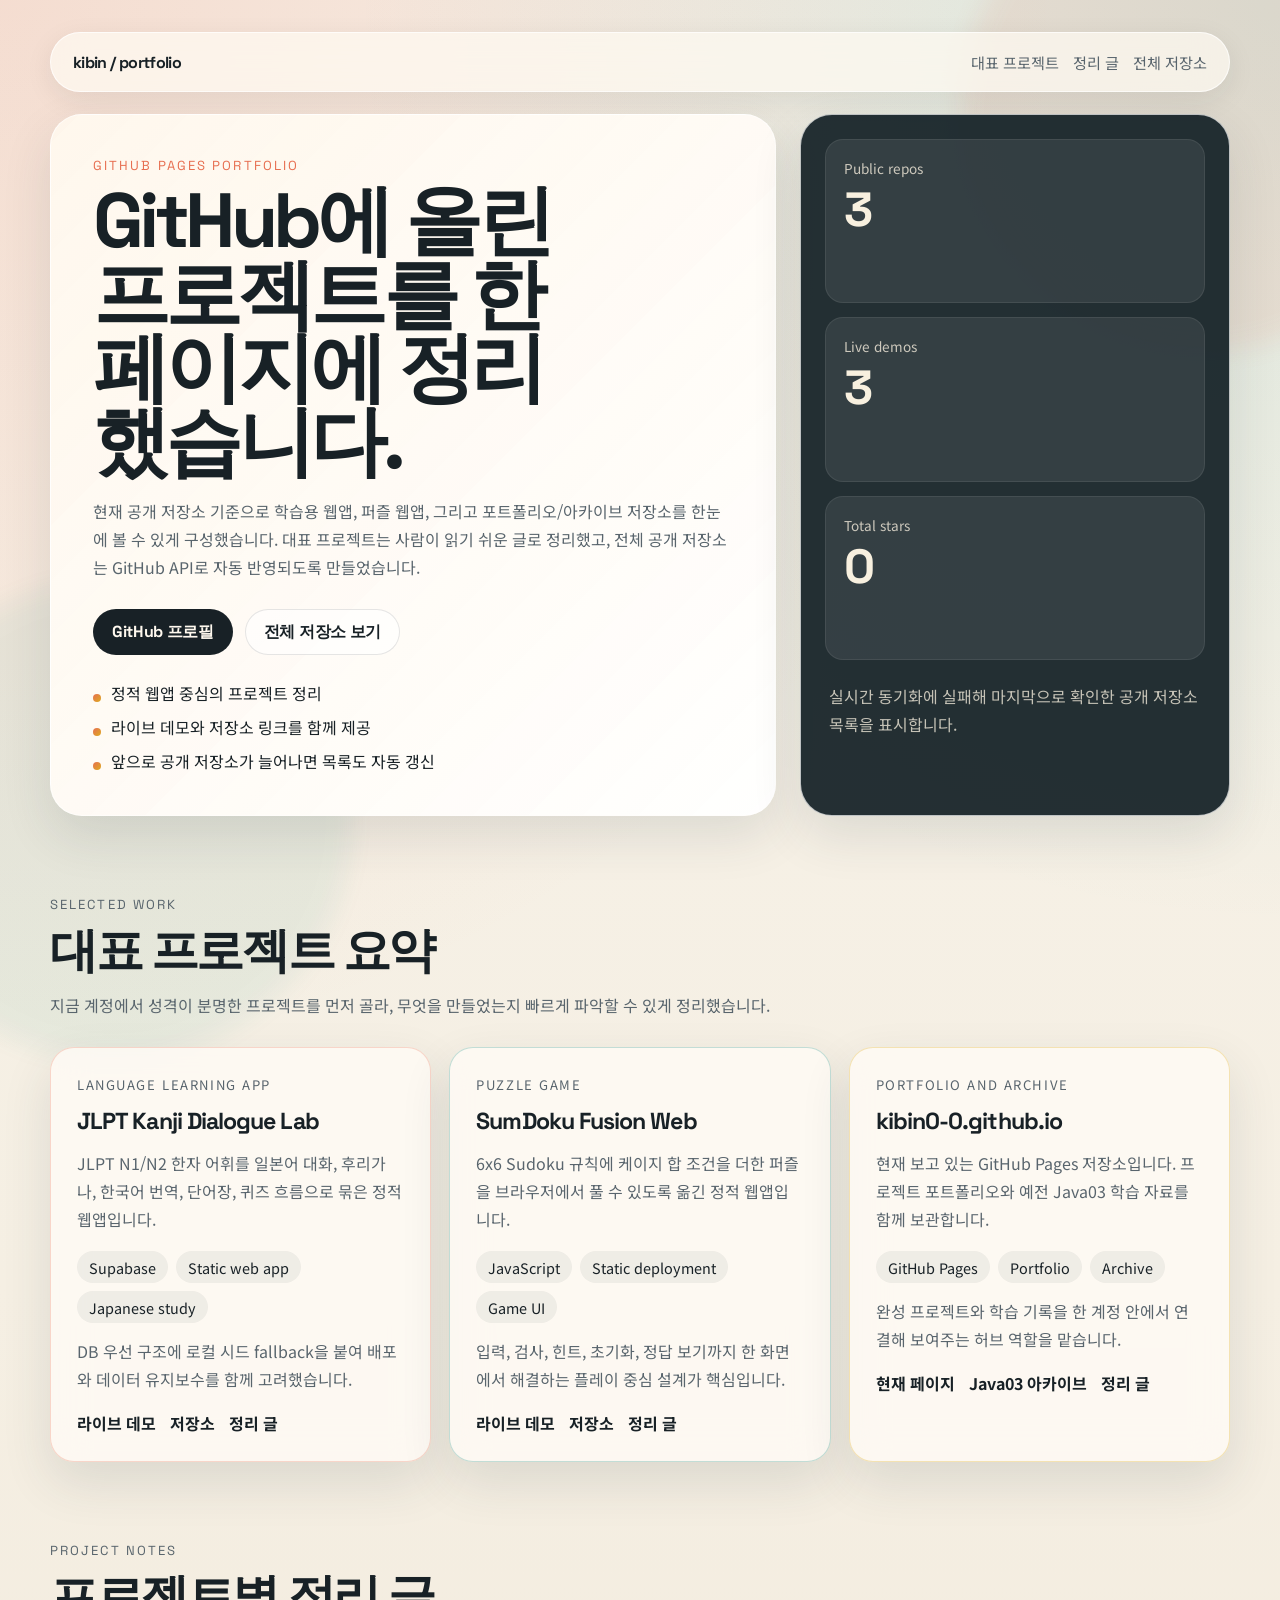
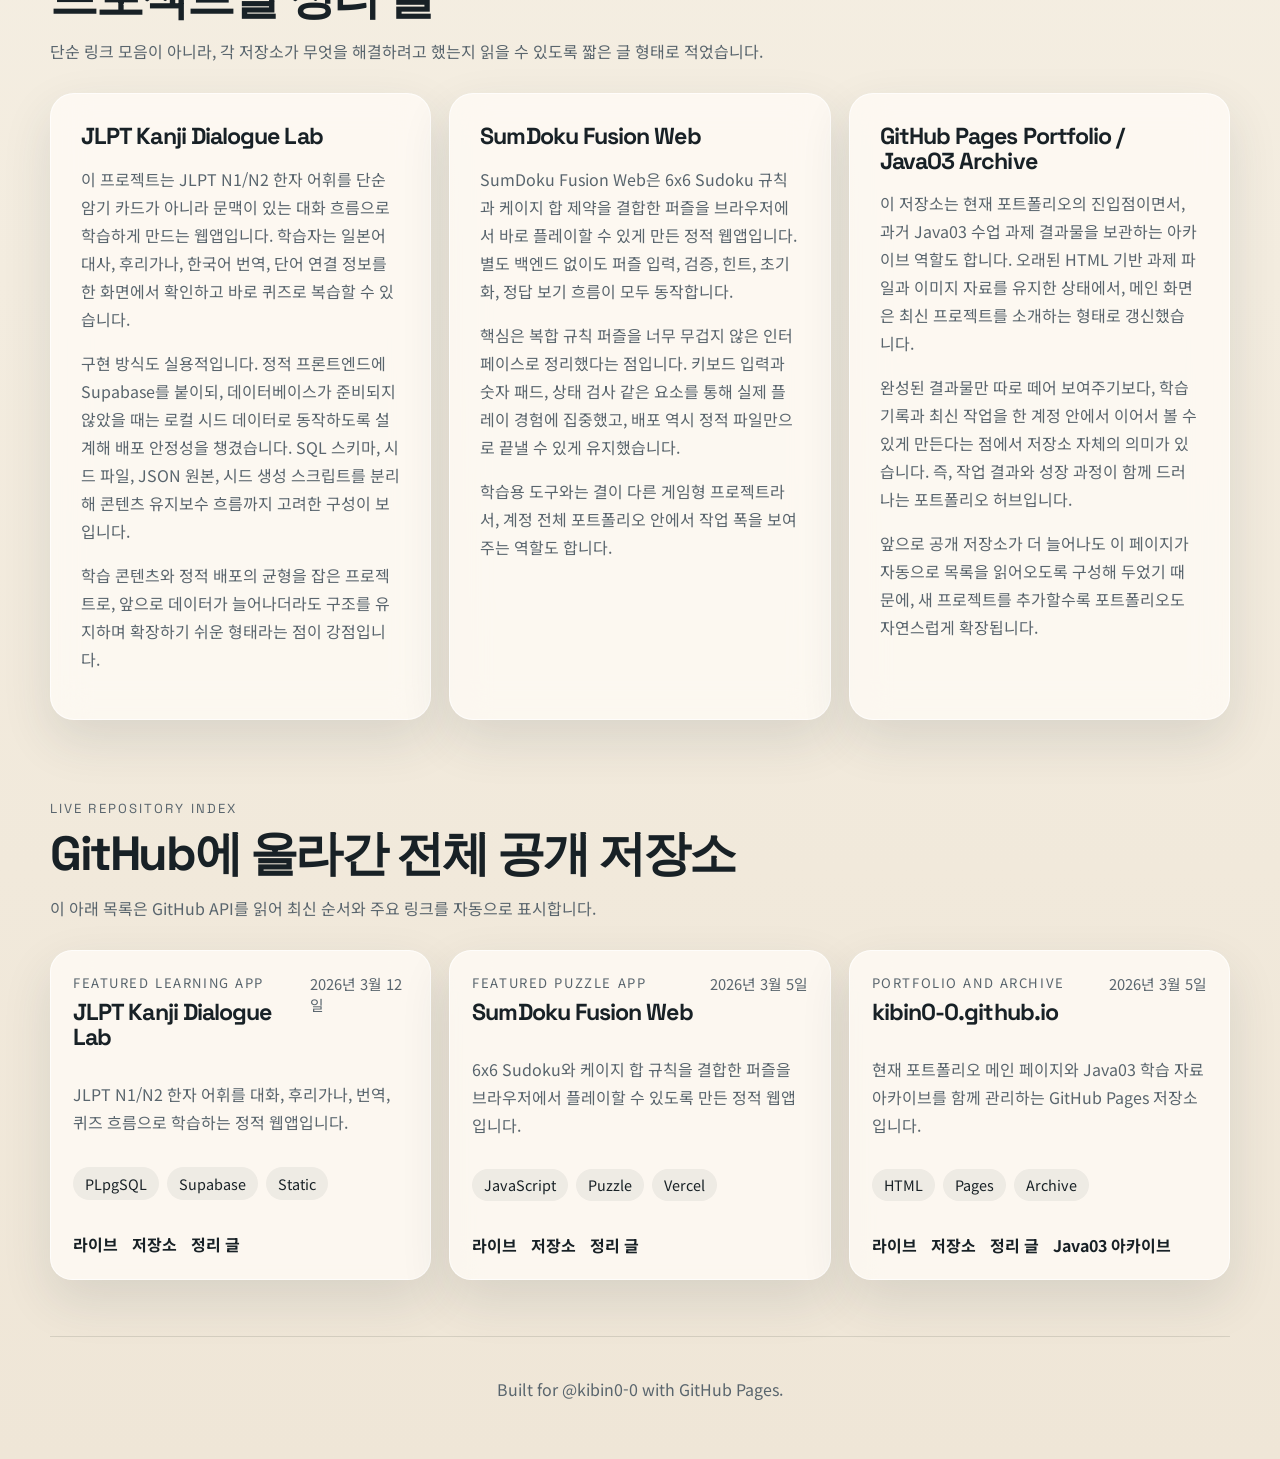
==== index.html @ 04cae40c "Rebuild portfolio homepage" ====
<!doctype html>
<html lang="ko">
<head>
  <meta charset="utf-8">
  <meta name="viewport" content="width=device-width, initial-scale=1">
  <meta name="description" content="kibin의 GitHub 프로젝트를 한 곳에서 정리한 포트폴리오 페이지">
  <meta name="theme-color" content="#f5efe3">
  <title>kibin | GitHub Portfolio</title>
  <link rel="preconnect" href="https://fonts.googleapis.com">
  <link rel="preconnect" href="https://fonts.gstatic.com" crossorigin>
  <link href="https://fonts.googleapis.com/css2?family=Noto+Sans+KR:wght@400;500;700;900&family=Space+Grotesk:wght@500;700&display=swap" rel="stylesheet">
  <link rel="stylesheet" href="styles.css">
  <script defer src="app.js"></script>
</head>
<body>
  <div class="page-shell">
    <header class="hero" id="top">
      <nav class="topbar" aria-label="Primary">
        <a class="brand" href="#top">kibin / portfolio</a>
        <div class="nav-links">
          <a href="#featured">대표 프로젝트</a>
          <a href="#writing">정리 글</a>
          <a href="#repositories">전체 저장소</a>
        </div>
      </nav>

      <div class="hero-grid">
        <section class="hero-copy">
          <p class="section-label">GitHub Pages Portfolio</p>
          <h1>GitHub에 올린 프로젝트를 한 페이지에 정리했습니다.</h1>
          <p class="hero-summary">
            현재 공개 저장소 기준으로 학습용 웹앱, 퍼즐 웹앱, 그리고 포트폴리오/아카이브 저장소를
            한눈에 볼 수 있게 구성했습니다. 대표 프로젝트는 사람이 읽기 쉬운 글로 정리했고, 전체 공개 저장소는
            GitHub API로 자동 반영되도록 만들었습니다.
          </p>
          <div class="hero-actions">
            <a class="button button--primary" href="https://github.com/kibin0-0" target="_blank" rel="noreferrer">GitHub 프로필</a>
            <a class="button button--ghost" href="#repositories">전체 저장소 보기</a>
          </div>
          <ul class="hero-notes">
            <li>정적 웹앱 중심의 프로젝트 정리</li>
            <li>라이브 데모와 저장소 링크를 함께 제공</li>
            <li>앞으로 공개 저장소가 늘어나면 목록도 자동 갱신</li>
          </ul>
        </section>

        <aside class="hero-panel" aria-label="Repository stats">
          <div class="stat-tile">
            <span class="stat-label">Public repos</span>
            <strong id="repoCount" class="stat-value">3</strong>
          </div>
          <div class="stat-tile">
            <span class="stat-label">Live demos</span>
            <strong id="demoCount" class="stat-value">2</strong>
          </div>
          <div class="stat-tile">
            <span class="stat-label">Total stars</span>
            <strong id="starCount" class="stat-value">0</strong>
          </div>
          <p id="syncNote" class="panel-note">저장소 목록을 불러오는 중입니다.</p>
        </aside>
      </div>
    </header>

    <main>
      <section class="section" id="featured">
        <div class="section-head">
          <p class="section-label">Selected Work</p>
          <h2>대표 프로젝트 요약</h2>
          <p>지금 계정에서 성격이 분명한 프로젝트를 먼저 골라, 무엇을 만들었는지 빠르게 파악할 수 있게 정리했습니다.</p>
        </div>

        <div class="feature-grid">
          <article class="feature-card accent-orange">
            <div class="card-head">
              <p class="card-kicker">Language learning app</p>
              <h3>JLPT Kanji Dialogue Lab</h3>
            </div>
            <p>
              JLPT N1/N2 한자 어휘를 일본어 대화, 후리가나, 한국어 번역, 단어장, 퀴즈 흐름으로 묶은 정적 웹앱입니다.
            </p>
            <ul class="chip-row" aria-label="Project tags">
              <li>Supabase</li>
              <li>Static web app</li>
              <li>Japanese study</li>
            </ul>
            <p class="feature-note">DB 우선 구조에 로컬 시드 fallback을 붙여 배포와 데이터 유지보수를 함께 고려했습니다.</p>
            <div class="card-links">
              <a href="https://jlpt-kanji-dialogue-lab.vercel.app" target="_blank" rel="noreferrer">라이브 데모</a>
              <a href="https://github.com/kibin0-0/jlpt-kanji-dialogue-lab-20260305" target="_blank" rel="noreferrer">저장소</a>
              <a href="#essay-jlpt">정리 글</a>
            </div>
          </article>

          <article class="feature-card accent-teal">
            <div class="card-head">
              <p class="card-kicker">Puzzle game</p>
              <h3>SumDoku Fusion Web</h3>
            </div>
            <p>
              6x6 Sudoku 규칙에 케이지 합 조건을 더한 퍼즐을 브라우저에서 풀 수 있도록 옮긴 정적 웹앱입니다.
            </p>
            <ul class="chip-row" aria-label="Project tags">
              <li>JavaScript</li>
              <li>Static deployment</li>
              <li>Game UI</li>
            </ul>
            <p class="feature-note">입력, 검사, 힌트, 초기화, 정답 보기까지 한 화면에서 해결하는 플레이 중심 설계가 핵심입니다.</p>
            <div class="card-links">
              <a href="https://webtset.vercel.app" target="_blank" rel="noreferrer">라이브 데모</a>
              <a href="https://github.com/kibin0-0/sumdoku-fusion-web-20260305" target="_blank" rel="noreferrer">저장소</a>
              <a href="#essay-sumdoku">정리 글</a>
            </div>
          </article>

          <article class="feature-card accent-gold">
            <div class="card-head">
              <p class="card-kicker">Portfolio and archive</p>
              <h3>kibin0-0.github.io</h3>
            </div>
            <p>
              현재 보고 있는 GitHub Pages 저장소입니다. 프로젝트 포트폴리오와 예전 Java03 학습 자료를 함께 보관합니다.
            </p>
            <ul class="chip-row" aria-label="Project tags">
              <li>GitHub Pages</li>
              <li>Portfolio</li>
              <li>Archive</li>
            </ul>
            <p class="feature-note">완성 프로젝트와 학습 기록을 한 계정 안에서 연결해 보여주는 허브 역할을 맡습니다.</p>
            <div class="card-links">
              <a href="https://kibin0-0.github.io" target="_blank" rel="noreferrer">현재 페이지</a>
              <a href="java03/" target="_blank" rel="noreferrer">Java03 아카이브</a>
              <a href="#essay-pages">정리 글</a>
            </div>
          </article>
        </div>
      </section>

      <section class="section" id="writing">
        <div class="section-head">
          <p class="section-label">Project Notes</p>
          <h2>프로젝트별 정리 글</h2>
          <p>단순 링크 모음이 아니라, 각 저장소가 무엇을 해결하려고 했는지 읽을 수 있도록 짧은 글 형태로 적었습니다.</p>
        </div>

        <div class="essay-grid">
          <article class="essay-card" id="essay-jlpt">
            <h3>JLPT Kanji Dialogue Lab</h3>
            <p>
              이 프로젝트는 JLPT N1/N2 한자 어휘를 단순 암기 카드가 아니라 문맥이 있는 대화 흐름으로 학습하게 만드는
              웹앱입니다. 학습자는 일본어 대사, 후리가나, 한국어 번역, 단어 연결 정보를 한 화면에서 확인하고
              바로 퀴즈로 복습할 수 있습니다.
            </p>
            <p>
              구현 방식도 실용적입니다. 정적 프론트엔드에 Supabase를 붙이되, 데이터베이스가 준비되지 않았을 때는
              로컬 시드 데이터로 동작하도록 설계해 배포 안정성을 챙겼습니다. SQL 스키마, 시드 파일, JSON 원본,
              시드 생성 스크립트를 분리해 콘텐츠 유지보수 흐름까지 고려한 구성이 보입니다.
            </p>
            <p>
              학습 콘텐츠와 정적 배포의 균형을 잡은 프로젝트로, 앞으로 데이터가 늘어나더라도 구조를 유지하며 확장하기
              쉬운 형태라는 점이 강점입니다.
            </p>
          </article>

          <article class="essay-card" id="essay-sumdoku">
            <h3>SumDoku Fusion Web</h3>
            <p>
              SumDoku Fusion Web은 6x6 Sudoku 규칙과 케이지 합 제약을 결합한 퍼즐을 브라우저에서 바로 플레이할 수 있게
              만든 정적 웹앱입니다. 별도 백엔드 없이도 퍼즐 입력, 검증, 힌트, 초기화, 정답 보기 흐름이 모두 동작합니다.
            </p>
            <p>
              핵심은 복합 규칙 퍼즐을 너무 무겁지 않은 인터페이스로 정리했다는 점입니다. 키보드 입력과 숫자 패드,
              상태 검사 같은 요소를 통해 실제 플레이 경험에 집중했고, 배포 역시 정적 파일만으로 끝낼 수 있게 유지했습니다.
            </p>
            <p>
              학습용 도구와는 결이 다른 게임형 프로젝트라서, 계정 전체 포트폴리오 안에서 작업 폭을 보여주는 역할도 합니다.
            </p>
          </article>

          <article class="essay-card" id="essay-pages">
            <h3>GitHub Pages Portfolio / Java03 Archive</h3>
            <p>
              이 저장소는 현재 포트폴리오의 진입점이면서, 과거 Java03 수업 과제 결과물을 보관하는 아카이브 역할도 합니다.
              오래된 HTML 기반 과제 파일과 이미지 자료를 유지한 상태에서, 메인 화면은 최신 프로젝트를 소개하는 형태로 갱신했습니다.
            </p>
            <p>
              완성된 결과물만 따로 떼어 보여주기보다, 학습 기록과 최신 작업을 한 계정 안에서 이어서 볼 수 있게 만든다는 점에서
              저장소 자체의 의미가 있습니다. 즉, 작업 결과와 성장 과정이 함께 드러나는 포트폴리오 허브입니다.
            </p>
            <p>
              앞으로 공개 저장소가 더 늘어나도 이 페이지가 자동으로 목록을 읽어오도록 구성해 두었기 때문에,
              새 프로젝트를 추가할수록 포트폴리오도 자연스럽게 확장됩니다.
            </p>
          </article>
        </div>
      </section>

      <section class="section" id="repositories">
        <div class="section-head">
          <p class="section-label">Live Repository Index</p>
          <h2>GitHub에 올라간 전체 공개 저장소</h2>
          <p>이 아래 목록은 GitHub API를 읽어 최신 순서와 주요 링크를 자동으로 표시합니다.</p>
        </div>
        <div id="repoGrid" class="repo-grid" aria-live="polite">
          <article class="repo-card repo-card--loading">
            <p class="repo-loading">저장소 목록을 불러오는 중입니다.</p>
          </article>
        </div>
      </section>
    </main>

    <footer class="site-footer">
      <p>Built for <a href="https://github.com/kibin0-0" target="_blank" rel="noreferrer">@kibin0-0</a> with GitHub Pages.</p>
    </footer>
  </div>
</body>
</html>
---- styles.css ----
:root {
  --bg: #f5efe3;
  --panel: rgba(255, 252, 245, 0.86);
  --panel-strong: #fffaf0;
  --text: #182126;
  --muted: #59656d;
  --border: rgba(24, 33, 38, 0.11);
  --orange: #e76f51;
  --teal: #198f83;
  --gold: #ddab1f;
  --shadow: 0 20px 50px rgba(42, 55, 63, 0.12);
  --radius-xl: 32px;
  --radius-lg: 24px;
  --radius-md: 18px;
}

* {
  box-sizing: border-box;
}

html {
  scroll-behavior: smooth;
}

body {
  margin: 0;
  font-family: "Noto Sans KR", sans-serif;
  color: var(--text);
  background:
    radial-gradient(circle at top left, rgba(231, 111, 81, 0.16), transparent 32%),
    radial-gradient(circle at top right, rgba(25, 143, 131, 0.13), transparent 28%),
    linear-gradient(180deg, #f7f2e9 0%, var(--bg) 42%, #efe6d7 100%);
  min-height: 100vh;
}

body::before,
body::after {
  content: "";
  position: fixed;
  inset: auto;
  z-index: -1;
  width: 30rem;
  height: 30rem;
  border-radius: 50%;
  filter: blur(12px);
  opacity: 0.28;
}

body::before {
  top: -8rem;
  right: -10rem;
  background: rgba(231, 111, 81, 0.38);
}

body::after {
  bottom: -10rem;
  left: -8rem;
  background: rgba(25, 143, 131, 0.24);
}

a {
  color: inherit;
  text-decoration: none;
}

img {
  max-width: 100%;
}

.page-shell {
  width: min(1180px, calc(100% - 32px));
  margin: 0 auto;
  padding: 24px 0 40px;
}

.topbar {
  display: flex;
  align-items: center;
  justify-content: space-between;
  gap: 16px;
  padding: 18px 22px;
  background: rgba(255, 251, 242, 0.7);
  border: 1px solid rgba(255, 255, 255, 0.72);
  border-radius: 999px;
  backdrop-filter: blur(18px);
  box-shadow: 0 8px 28px rgba(24, 33, 38, 0.08);
}

.brand,
.section-label,
h1,
h2,
h3,
.button,
.stat-value {
  font-family: "Space Grotesk", sans-serif;
}

.brand {
  font-weight: 700;
  letter-spacing: -0.04em;
}

.nav-links {
  display: flex;
  flex-wrap: wrap;
  gap: 14px;
  color: var(--muted);
  font-size: 0.95rem;
}

.nav-links a:hover,
.card-links a:hover,
.site-footer a:hover {
  color: var(--orange);
}

.hero {
  padding-top: 8px;
}

.hero-grid {
  display: grid;
  grid-template-columns: minmax(0, 1.35fr) minmax(280px, 0.8fr);
  gap: 24px;
  margin-top: 22px;
}

.hero-copy,
.hero-panel,
.feature-card,
.essay-card,
.repo-card,
.archive-hero {
  border: 1px solid rgba(255, 255, 255, 0.7);
  box-shadow: var(--shadow);
  animation: rise 0.75s ease both;
}

.hero-copy {
  padding: 42px;
  border-radius: var(--radius-xl);
  background:
    linear-gradient(135deg, rgba(255, 247, 236, 0.96), rgba(255, 255, 255, 0.86)),
    var(--panel);
}

.hero-copy h1 {
  margin: 10px 0 18px;
  font-size: clamp(2.5rem, 6vw, 4.8rem);
  line-height: 0.96;
  letter-spacing: -0.06em;
  max-width: 10ch;
}

.hero-summary,
.section-head p,
.essay-card p,
.feature-card p,
.repo-summary,
.panel-note,
.archive-copy p,
.archive-list li,
.site-footer {
  color: var(--muted);
  line-height: 1.75;
}

.hero-actions {
  display: flex;
  flex-wrap: wrap;
  gap: 12px;
  margin: 28px 0 26px;
}

.button {
  display: inline-flex;
  align-items: center;
  justify-content: center;
  min-height: 46px;
  padding: 0 18px;
  border-radius: 999px;
  font-weight: 700;
  letter-spacing: -0.02em;
  border: 1px solid transparent;
}

.button--primary {
  background: var(--text);
  color: #fff9ef;
}

.button--primary:hover {
  background: var(--orange);
}

.button--ghost {
  border-color: var(--border);
  background: rgba(255, 255, 255, 0.58);
}

.hero-notes {
  display: grid;
  gap: 10px;
  padding: 0;
  margin: 0;
  list-style: none;
}

.hero-notes li {
  padding-left: 18px;
  position: relative;
  color: var(--text);
}

.hero-notes li::before {
  content: "";
  position: absolute;
  left: 0;
  top: 0.8em;
  width: 8px;
  height: 8px;
  border-radius: 999px;
  background: linear-gradient(135deg, var(--orange), var(--gold));
}

.hero-panel {
  padding: 24px;
  border-radius: var(--radius-xl);
  background: rgba(20, 33, 38, 0.93);
  color: #f8f0df;
  display: grid;
  gap: 14px;
}

.stat-tile {
  padding: 18px 18px 16px;
  border-radius: var(--radius-md);
  background: rgba(255, 255, 255, 0.08);
  border: 1px solid rgba(255, 255, 255, 0.08);
}

.stat-label {
  display: block;
  color: rgba(248, 240, 223, 0.78);
  font-size: 0.85rem;
  margin-bottom: 8px;
}

.stat-value {
  display: block;
  font-size: clamp(2rem, 5vw, 3rem);
  line-height: 1;
  letter-spacing: -0.06em;
}

.panel-note {
  margin: 8px 4px 0;
  color: rgba(248, 240, 223, 0.76);
}

.section {
  margin-top: 78px;
}

.section-head {
  margin-bottom: 28px;
}

.section-label {
  margin: 0 0 10px;
  font-size: 0.82rem;
  text-transform: uppercase;
  letter-spacing: 0.16em;
  color: var(--orange);
}

.section-head h2 {
  margin: 0 0 10px;
  font-size: clamp(1.8rem, 4vw, 3rem);
  line-height: 1;
  letter-spacing: -0.05em;
}

.feature-grid,
.essay-grid,
.repo-grid {
  display: grid;
  gap: 18px;
}

.feature-grid {
  grid-template-columns: repeat(3, minmax(0, 1fr));
}

.essay-grid {
  grid-template-columns: repeat(3, minmax(0, 1fr));
}

.repo-grid {
  grid-template-columns: repeat(3, minmax(0, 1fr));
}

.feature-card,
.essay-card,
.repo-card,
.archive-hero {
  background: rgba(255, 252, 246, 0.78);
  backdrop-filter: blur(18px);
}

.feature-card {
  padding: 26px;
  border-radius: var(--radius-lg);
}

.card-head h3,
.essay-card h3,
.repo-title {
  margin: 0;
  font-size: 1.45rem;
  line-height: 1.05;
  letter-spacing: -0.04em;
}

.card-kicker,
.repo-meta,
.archive-label {
  margin: 0 0 12px;
  font-size: 0.82rem;
  text-transform: uppercase;
  letter-spacing: 0.12em;
  color: var(--muted);
}

.chip-row {
  display: flex;
  flex-wrap: wrap;
  gap: 8px;
  padding: 0;
  margin: 18px 0 14px;
  list-style: none;
}

.chip-row li,
.repo-tag {
  display: inline-flex;
  align-items: center;
  min-height: 32px;
  padding: 0 12px;
  border-radius: 999px;
  background: rgba(24, 33, 38, 0.06);
  color: var(--text);
  font-size: 0.9rem;
}

.feature-note {
  margin-top: 0;
}

.card-links,
.repo-links {
  display: flex;
  flex-wrap: wrap;
  gap: 14px;
  margin-top: 18px;
  font-weight: 700;
}

.card-links a,
.repo-links a {
  color: var(--text);
}

.accent-orange {
  border-color: rgba(231, 111, 81, 0.26);
}

.accent-teal {
  border-color: rgba(25, 143, 131, 0.26);
}

.accent-gold {
  border-color: rgba(221, 171, 31, 0.3);
}

.essay-card {
  padding: 30px;
  border-radius: var(--radius-lg);
}

.essay-card p:first-of-type {
  margin-top: 16px;
}

.repo-card {
  padding: 22px;
  border-radius: 22px;
  display: grid;
  gap: 14px;
}

.repo-card--loading {
  grid-column: 1 / -1;
  min-height: 140px;
  place-items: center;
}

.repo-loading {
  margin: 0;
  font-size: 1rem;
  color: var(--muted);
}

.repo-top {
  display: flex;
  align-items: flex-start;
  justify-content: space-between;
  gap: 12px;
}

.repo-meta {
  margin-bottom: 8px;
}

.repo-tags {
  display: flex;
  flex-wrap: wrap;
  gap: 8px;
}

.repo-updated {
  font-size: 0.92rem;
  color: var(--muted);
}

.site-footer {
  margin: 56px 0 12px;
  padding: 22px 4px 0;
  border-top: 1px solid rgba(24, 33, 38, 0.12);
  text-align: center;
}

.archive-page .page-shell {
  width: min(980px, calc(100% - 32px));
}

.archive-page .topbar {
  margin-bottom: 22px;
}

.archive-hero {
  padding: 36px;
  border-radius: var(--radius-xl);
}

.archive-grid {
  display: grid;
  grid-template-columns: minmax(0, 1.1fr) minmax(260px, 0.9fr);
  gap: 20px;
}

.archive-copy h1 {
  margin: 8px 0 18px;
  font-size: clamp(2.2rem, 6vw, 4rem);
  line-height: 0.96;
  letter-spacing: -0.05em;
}

.archive-card {
  padding: 24px;
  border-radius: var(--radius-lg);
  background: rgba(24, 33, 38, 0.92);
  color: #f8f0df;
}

.archive-card h2 {
  margin: 0 0 14px;
  font-size: 1.35rem;
}

.archive-list,
.archive-actions {
  padding: 0;
  margin: 0;
  list-style: none;
}

.archive-list {
  display: grid;
  gap: 12px;
}

.archive-list a,
.archive-actions a {
  font-weight: 700;
}

.archive-actions {
  display: grid;
  gap: 12px;
  margin-top: 18px;
}

.archive-actions a {
  display: inline-flex;
  align-items: center;
  justify-content: center;
  min-height: 44px;
  padding: 0 16px;
  border-radius: 999px;
  background: rgba(255, 255, 255, 0.1);
  color: #f8f0df;
}

.archive-actions a:hover {
  background: rgba(231, 111, 81, 0.82);
}

@keyframes rise {
  from {
    opacity: 0;
    transform: translateY(20px);
  }

  to {
    opacity: 1;
    transform: translateY(0);
  }
}

@media (max-width: 1024px) {
  .hero-grid,
  .feature-grid,
  .essay-grid,
  .repo-grid,
  .archive-grid {
    grid-template-columns: 1fr;
  }
}

@media (max-width: 720px) {
  .page-shell {
    width: min(100% - 20px, 1180px);
    padding-top: 14px;
  }

  .topbar {
    padding: 16px 18px;
    border-radius: 24px;
    flex-direction: column;
    align-items: flex-start;
  }

  .hero-copy,
  .essay-card,
  .feature-card,
  .hero-panel,
  .repo-card,
  .archive-hero {
    padding: 22px;
  }

  .hero-copy h1,
  .archive-copy h1 {
    max-width: none;
  }

  .card-links,
  .repo-links,
  .hero-actions {
    gap: 10px;
  }
}

@media (prefers-reduced-motion: reduce) {
  html {
    scroll-behavior: auto;
  }

  .hero-copy,
  .hero-panel,
  .feature-card,
  .essay-card,
  .repo-card,
  .archive-hero {
    animation: none;
  }
}
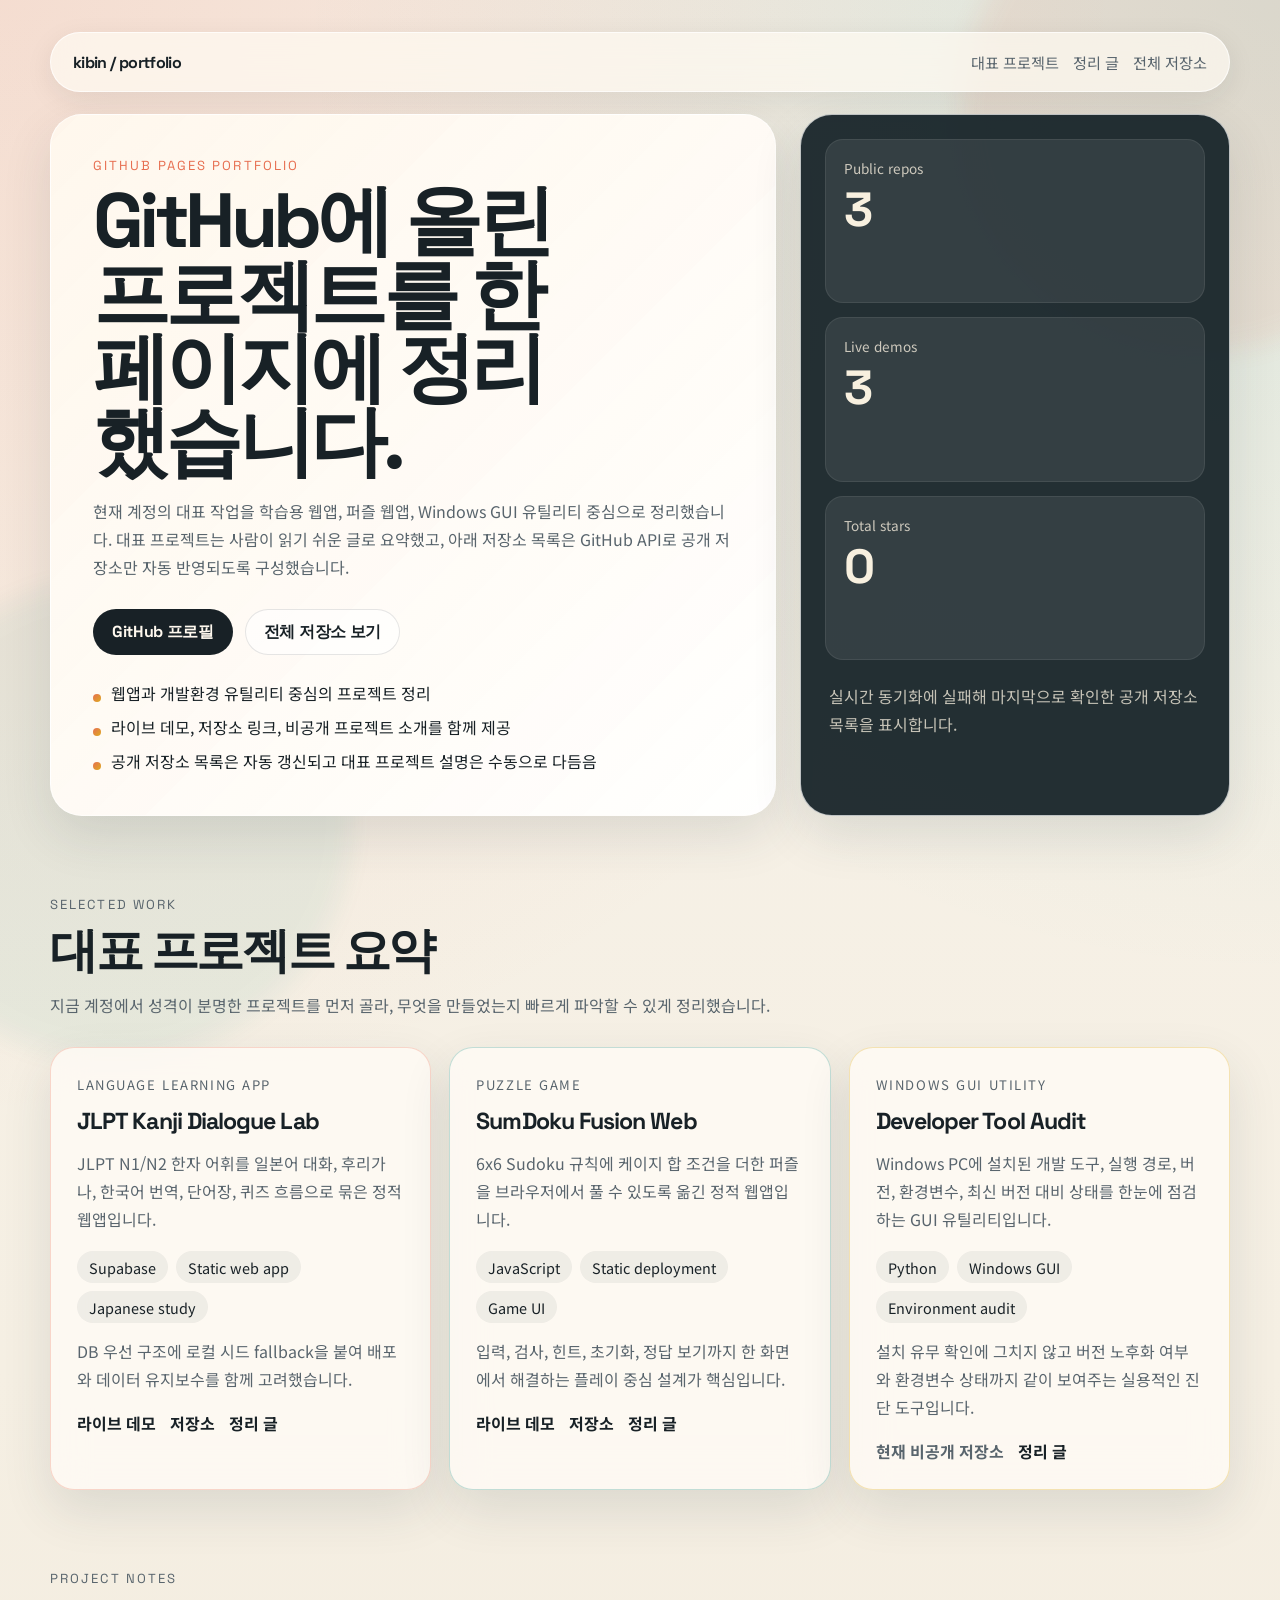
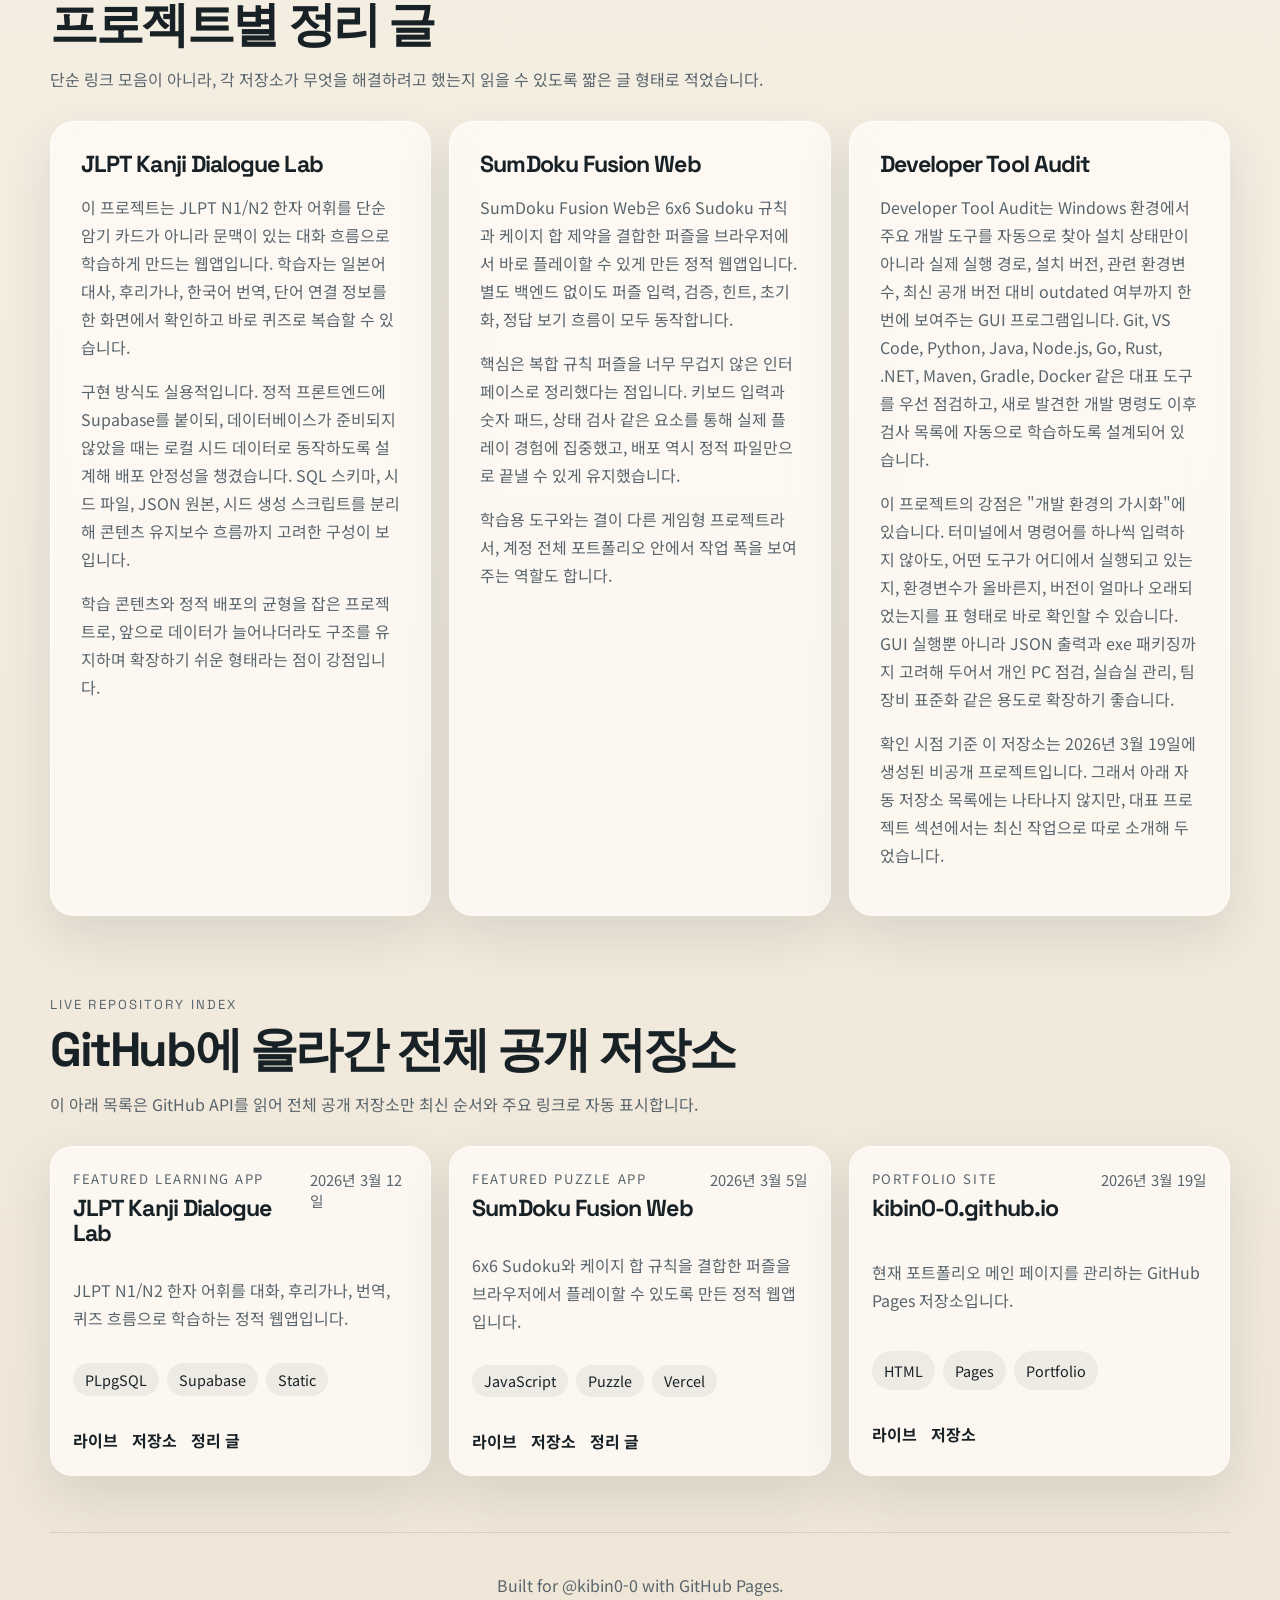
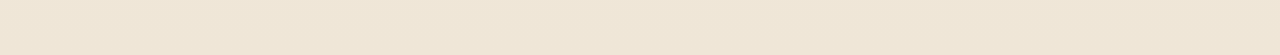
==== commit 92343151: "Update portfolio for latest project" ====
--- a/index.html
+++ b/index.html
@@ -29,18 +29,18 @@
           <p class="section-label">GitHub Pages Portfolio</p>
           <h1>GitHub에 올린 프로젝트를 한 페이지에 정리했습니다.</h1>
           <p class="hero-summary">
-            현재 공개 저장소 기준으로 학습용 웹앱, 퍼즐 웹앱, 그리고 포트폴리오/아카이브 저장소를
-            한눈에 볼 수 있게 구성했습니다. 대표 프로젝트는 사람이 읽기 쉬운 글로 정리했고, 전체 공개 저장소는
-            GitHub API로 자동 반영되도록 만들었습니다.
+            현재 계정의 대표 작업을 학습용 웹앱, 퍼즐 웹앱, Windows GUI 유틸리티 중심으로 정리했습니다.
+            대표 프로젝트는 사람이 읽기 쉬운 글로 요약했고, 아래 저장소 목록은 GitHub API로 공개 저장소만
+            자동 반영되도록 구성했습니다.
           </p>
           <div class="hero-actions">
             <a class="button button--primary" href="https://github.com/kibin0-0" target="_blank" rel="noreferrer">GitHub 프로필</a>
             <a class="button button--ghost" href="#repositories">전체 저장소 보기</a>
           </div>
           <ul class="hero-notes">
-            <li>정적 웹앱 중심의 프로젝트 정리</li>
-            <li>라이브 데모와 저장소 링크를 함께 제공</li>
-            <li>앞으로 공개 저장소가 늘어나면 목록도 자동 갱신</li>
+            <li>웹앱과 개발환경 유틸리티 중심의 프로젝트 정리</li>
+            <li>라이브 데모, 저장소 링크, 비공개 프로젝트 소개를 함께 제공</li>
+            <li>공개 저장소 목록은 자동 갱신되고 대표 프로젝트 설명은 수동으로 다듬음</li>
           </ul>
         </section>
 
@@ -115,22 +115,21 @@
 
           <article class="feature-card accent-gold">
             <div class="card-head">
-              <p class="card-kicker">Portfolio and archive</p>
-              <h3>kibin0-0.github.io</h3>
-            </div>
-            <p>
-              현재 보고 있는 GitHub Pages 저장소입니다. 프로젝트 포트폴리오와 예전 Java03 학습 자료를 함께 보관합니다.
+              <p class="card-kicker">Windows GUI utility</p>
+              <h3>Developer Tool Audit</h3>
+            </div>
+            <p>
+              Windows PC에 설치된 개발 도구, 실행 경로, 버전, 환경변수, 최신 버전 대비 상태를 한눈에 점검하는 GUI 유틸리티입니다.
             </p>
             <ul class="chip-row" aria-label="Project tags">
-              <li>GitHub Pages</li>
-              <li>Portfolio</li>
-              <li>Archive</li>
+              <li>Python</li>
+              <li>Windows GUI</li>
+              <li>Environment audit</li>
             </ul>
-            <p class="feature-note">완성 프로젝트와 학습 기록을 한 계정 안에서 연결해 보여주는 허브 역할을 맡습니다.</p>
+            <p class="feature-note">설치 유무 확인에 그치지 않고 버전 노후화 여부와 환경변수 상태까지 같이 보여주는 실용적인 진단 도구입니다.</p>
             <div class="card-links">
-              <a href="https://kibin0-0.github.io" target="_blank" rel="noreferrer">현재 페이지</a>
-              <a href="java03/" target="_blank" rel="noreferrer">Java03 아카이브</a>
-              <a href="#essay-pages">정리 글</a>
+              <span class="inline-note">현재 비공개 저장소</span>
+              <a href="#essay-audit">정리 글</a>
             </div>
           </article>
         </div>
@@ -177,19 +176,22 @@
             </p>
           </article>
 
-          <article class="essay-card" id="essay-pages">
-            <h3>GitHub Pages Portfolio / Java03 Archive</h3>
-            <p>
-              이 저장소는 현재 포트폴리오의 진입점이면서, 과거 Java03 수업 과제 결과물을 보관하는 아카이브 역할도 합니다.
-              오래된 HTML 기반 과제 파일과 이미지 자료를 유지한 상태에서, 메인 화면은 최신 프로젝트를 소개하는 형태로 갱신했습니다.
-            </p>
-            <p>
-              완성된 결과물만 따로 떼어 보여주기보다, 학습 기록과 최신 작업을 한 계정 안에서 이어서 볼 수 있게 만든다는 점에서
-              저장소 자체의 의미가 있습니다. 즉, 작업 결과와 성장 과정이 함께 드러나는 포트폴리오 허브입니다.
-            </p>
-            <p>
-              앞으로 공개 저장소가 더 늘어나도 이 페이지가 자동으로 목록을 읽어오도록 구성해 두었기 때문에,
-              새 프로젝트를 추가할수록 포트폴리오도 자연스럽게 확장됩니다.
+          <article class="essay-card" id="essay-audit">
+            <h3>Developer Tool Audit</h3>
+            <p>
+              Developer Tool Audit는 Windows 환경에서 주요 개발 도구를 자동으로 찾아 설치 상태만이 아니라
+              실제 실행 경로, 설치 버전, 관련 환경변수, 최신 공개 버전 대비 outdated 여부까지 한 번에 보여주는 GUI 프로그램입니다.
+              Git, VS Code, Python, Java, Node.js, Go, Rust, .NET, Maven, Gradle, Docker 같은 대표 도구를 우선 점검하고,
+              새로 발견한 개발 명령도 이후 검사 목록에 자동으로 학습하도록 설계되어 있습니다.
+            </p>
+            <p>
+              이 프로젝트의 강점은 "개발 환경의 가시화"에 있습니다. 터미널에서 명령어를 하나씩 입력하지 않아도,
+              어떤 도구가 어디에서 실행되고 있는지, 환경변수가 올바른지, 버전이 얼마나 오래되었는지를 표 형태로 바로 확인할 수 있습니다.
+              GUI 실행뿐 아니라 JSON 출력과 exe 패키징까지 고려해 두어서 개인 PC 점검, 실습실 관리, 팀 장비 표준화 같은 용도로 확장하기 좋습니다.
+            </p>
+            <p>
+              확인 시점 기준 이 저장소는 2026년 3월 19일에 생성된 비공개 프로젝트입니다. 그래서 아래 자동 저장소 목록에는 나타나지 않지만,
+              대표 프로젝트 섹션에서는 최신 작업으로 따로 소개해 두었습니다.
             </p>
           </article>
         </div>
@@ -199,7 +201,7 @@
         <div class="section-head">
           <p class="section-label">Live Repository Index</p>
           <h2>GitHub에 올라간 전체 공개 저장소</h2>
-          <p>이 아래 목록은 GitHub API를 읽어 최신 순서와 주요 링크를 자동으로 표시합니다.</p>
+          <p>이 아래 목록은 GitHub API를 읽어 전체 공개 저장소만 최신 순서와 주요 링크로 자동 표시합니다.</p>
         </div>
         <div id="repoGrid" class="repo-grid" aria-live="polite">
           <article class="repo-card repo-card--loading">
--- a/styles.css
+++ b/styles.css
@@ -372,6 +372,11 @@
   color: var(--text);
 }
 
+.inline-note {
+  color: var(--muted);
+  font-weight: 700;
+}
+
 .accent-orange {
   border-color: rgba(231, 111, 81, 0.26);
 }
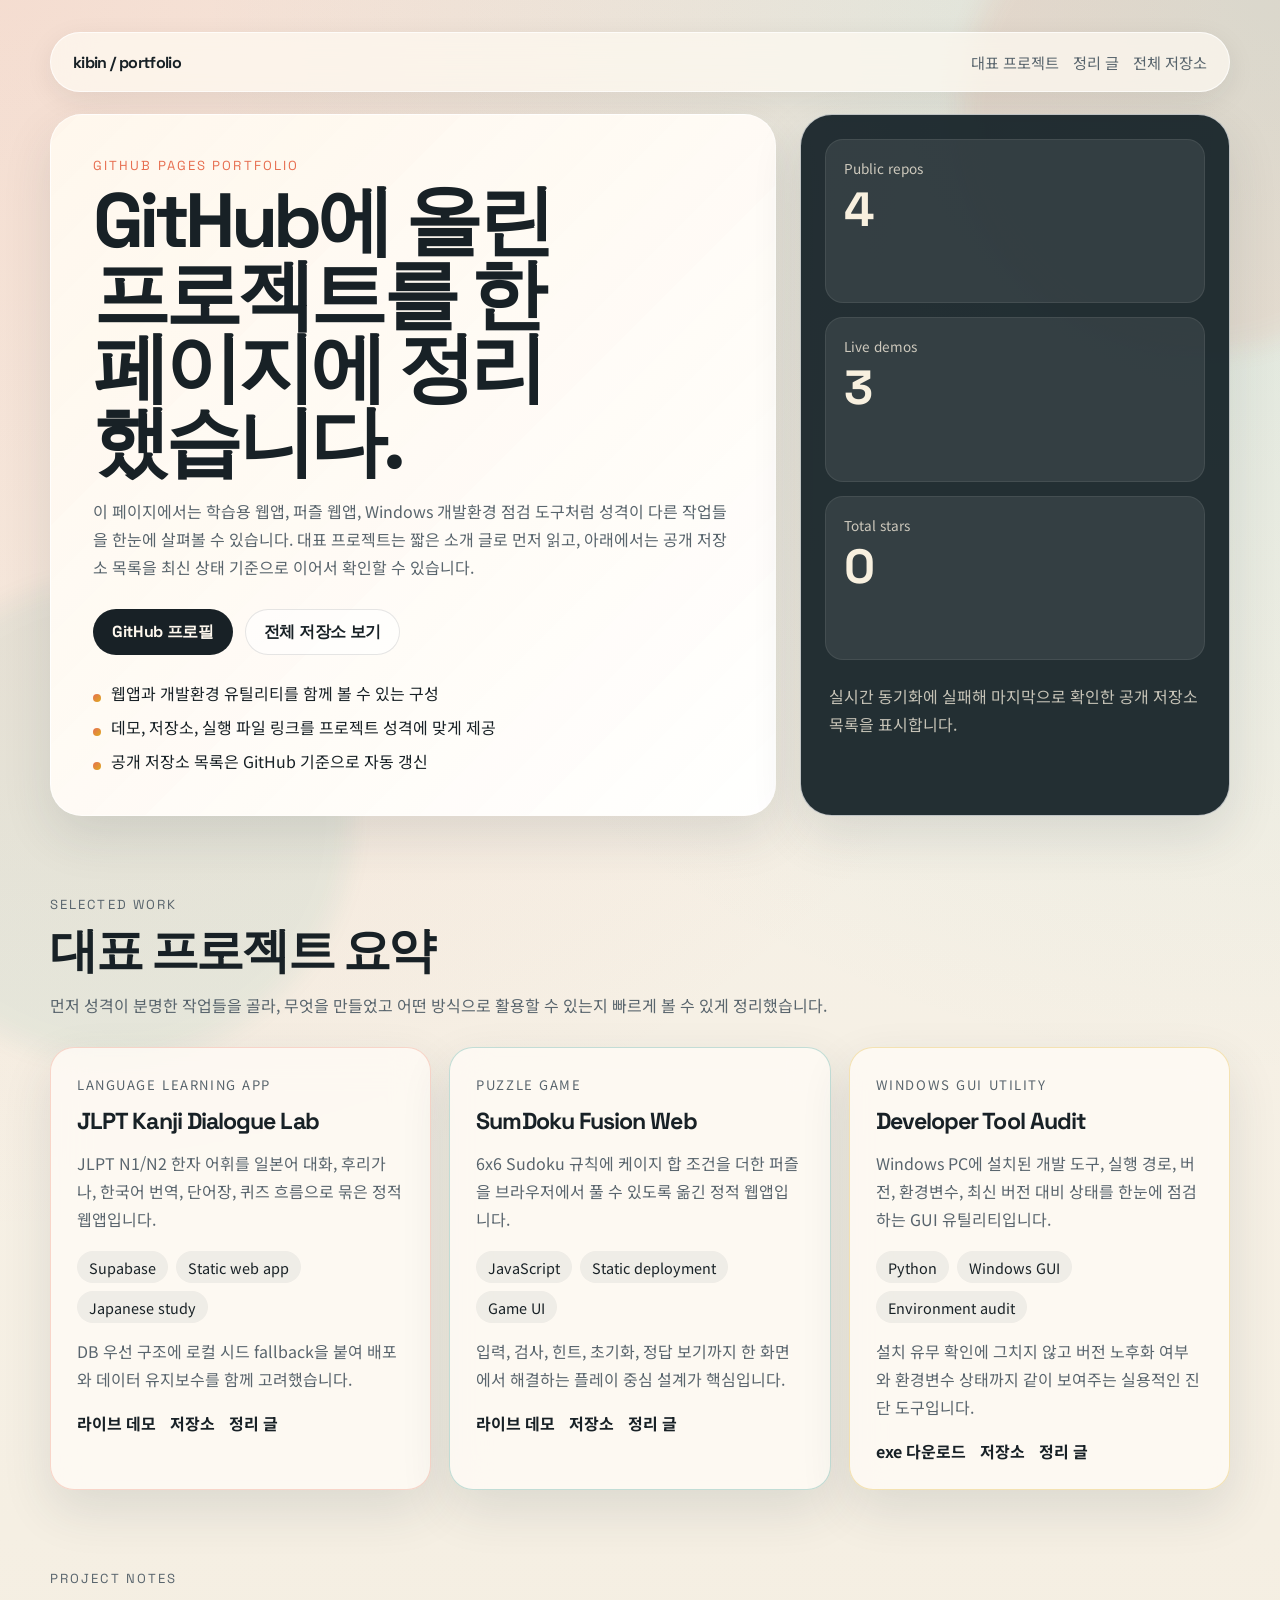
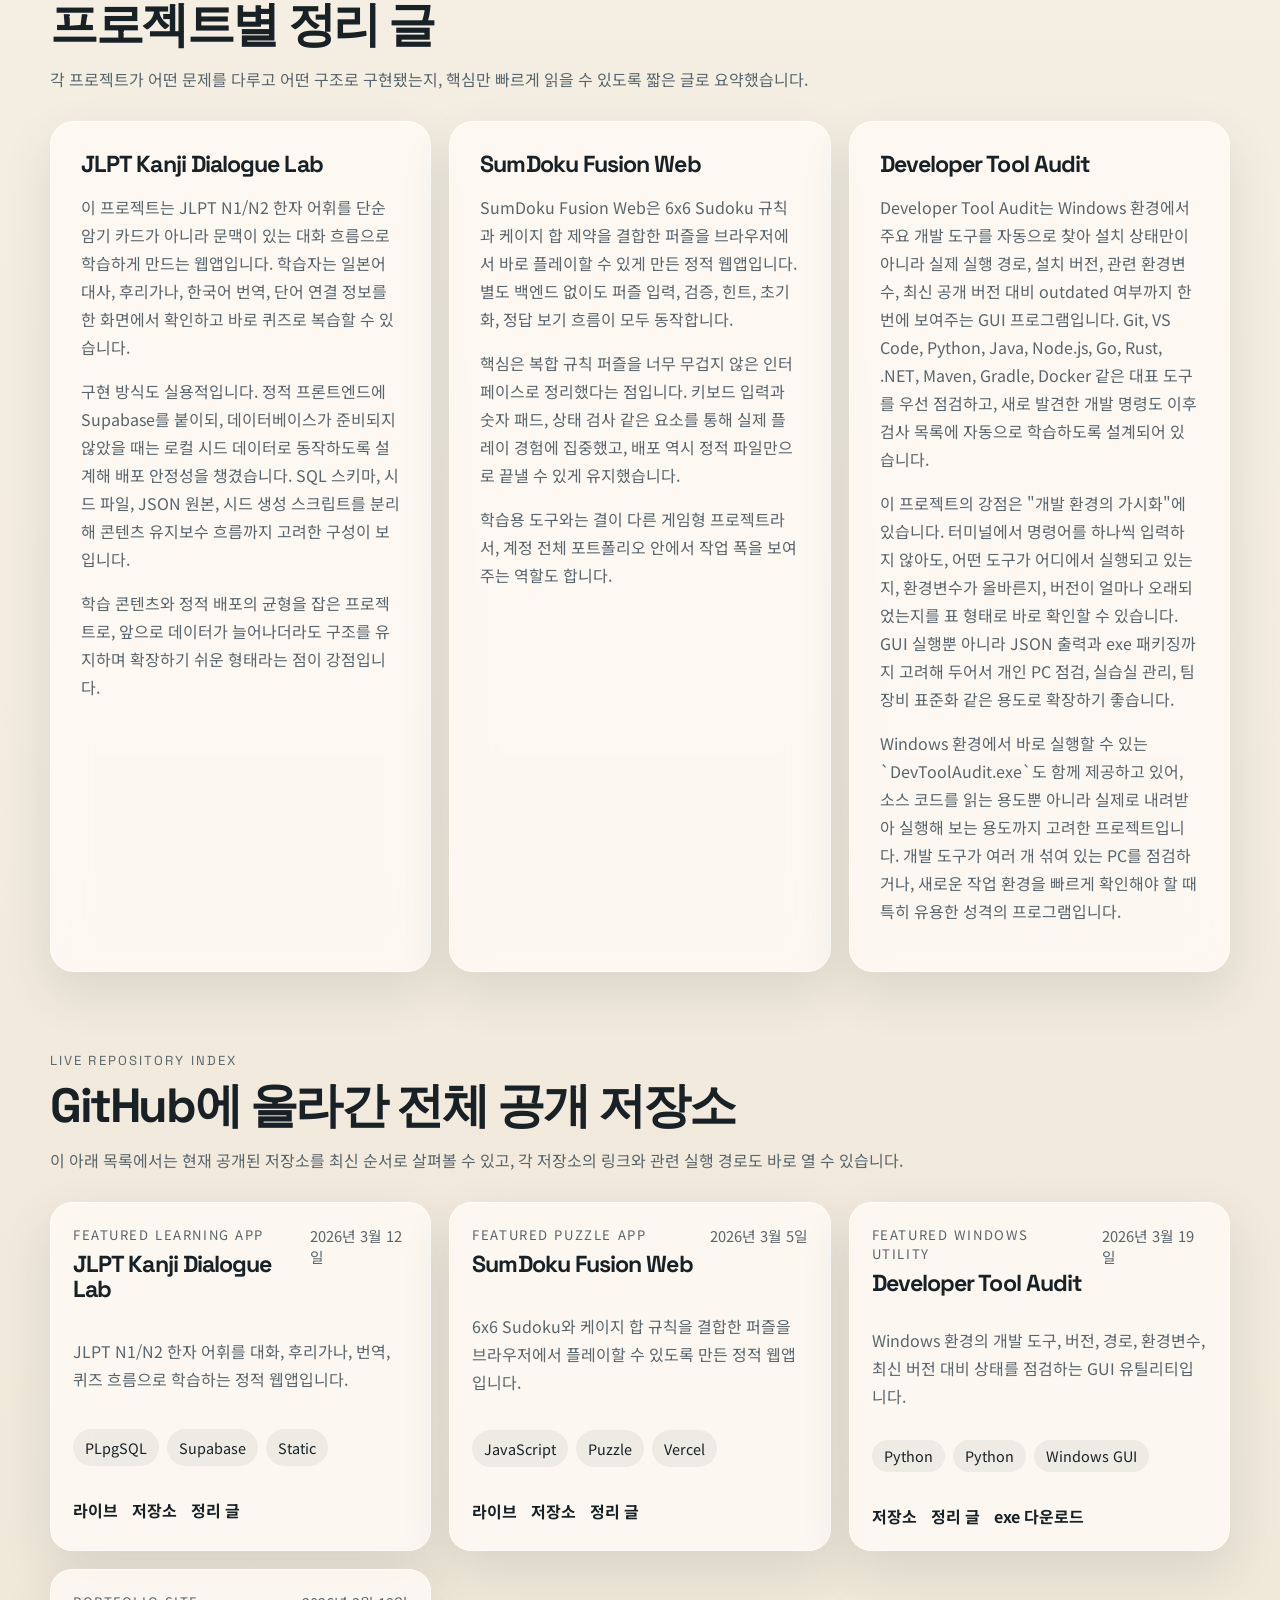
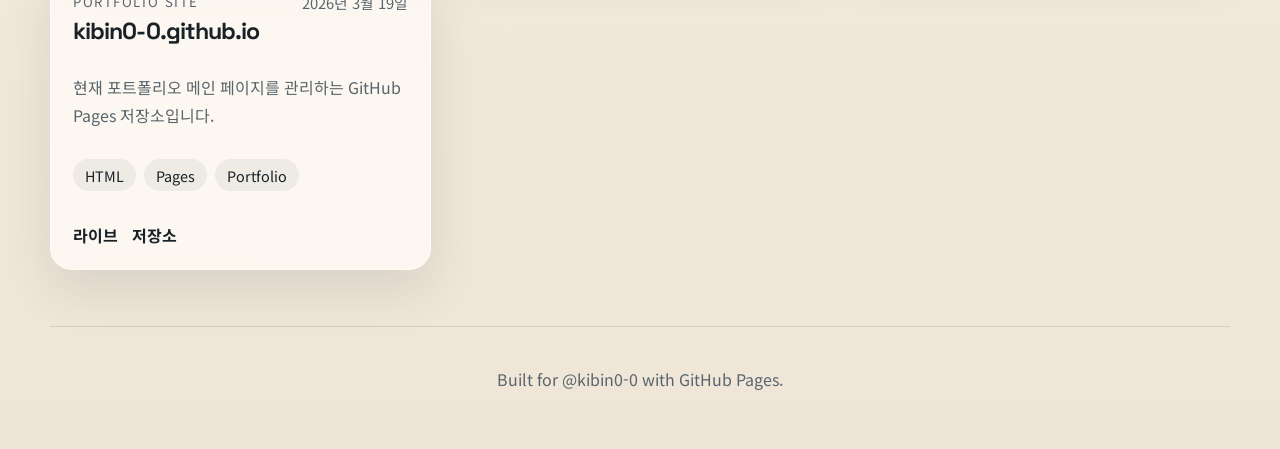
==== commit 1f5fffd0: "Refresh portfolio copy and publish audit project" ====
--- a/index.html
+++ b/index.html
@@ -29,25 +29,25 @@
           <p class="section-label">GitHub Pages Portfolio</p>
           <h1>GitHub에 올린 프로젝트를 한 페이지에 정리했습니다.</h1>
           <p class="hero-summary">
-            현재 계정의 대표 작업을 학습용 웹앱, 퍼즐 웹앱, Windows GUI 유틸리티 중심으로 정리했습니다.
-            대표 프로젝트는 사람이 읽기 쉬운 글로 요약했고, 아래 저장소 목록은 GitHub API로 공개 저장소만
-            자동 반영되도록 구성했습니다.
+            이 페이지에서는 학습용 웹앱, 퍼즐 웹앱, Windows 개발환경 점검 도구처럼 성격이 다른 작업들을
+            한눈에 살펴볼 수 있습니다. 대표 프로젝트는 짧은 소개 글로 먼저 읽고, 아래에서는 공개 저장소 목록을
+            최신 상태 기준으로 이어서 확인할 수 있습니다.
           </p>
           <div class="hero-actions">
             <a class="button button--primary" href="https://github.com/kibin0-0" target="_blank" rel="noreferrer">GitHub 프로필</a>
             <a class="button button--ghost" href="#repositories">전체 저장소 보기</a>
           </div>
           <ul class="hero-notes">
-            <li>웹앱과 개발환경 유틸리티 중심의 프로젝트 정리</li>
-            <li>라이브 데모, 저장소 링크, 비공개 프로젝트 소개를 함께 제공</li>
-            <li>공개 저장소 목록은 자동 갱신되고 대표 프로젝트 설명은 수동으로 다듬음</li>
+            <li>웹앱과 개발환경 유틸리티를 함께 볼 수 있는 구성</li>
+            <li>데모, 저장소, 실행 파일 링크를 프로젝트 성격에 맞게 제공</li>
+            <li>공개 저장소 목록은 GitHub 기준으로 자동 갱신</li>
           </ul>
         </section>
 
         <aside class="hero-panel" aria-label="Repository stats">
           <div class="stat-tile">
             <span class="stat-label">Public repos</span>
-            <strong id="repoCount" class="stat-value">3</strong>
+            <strong id="repoCount" class="stat-value">4</strong>
           </div>
           <div class="stat-tile">
             <span class="stat-label">Live demos</span>
@@ -67,7 +67,7 @@
         <div class="section-head">
           <p class="section-label">Selected Work</p>
           <h2>대표 프로젝트 요약</h2>
-          <p>지금 계정에서 성격이 분명한 프로젝트를 먼저 골라, 무엇을 만들었는지 빠르게 파악할 수 있게 정리했습니다.</p>
+          <p>먼저 성격이 분명한 작업들을 골라, 무엇을 만들었고 어떤 방식으로 활용할 수 있는지 빠르게 볼 수 있게 정리했습니다.</p>
         </div>
 
         <div class="feature-grid">
@@ -128,7 +128,8 @@
             </ul>
             <p class="feature-note">설치 유무 확인에 그치지 않고 버전 노후화 여부와 환경변수 상태까지 같이 보여주는 실용적인 진단 도구입니다.</p>
             <div class="card-links">
-              <span class="inline-note">현재 비공개 저장소</span>
+              <a href="https://github.com/kibin0-0/developer-tool-audit/blob/main/dist/DevToolAudit.exe?raw=1" target="_blank" rel="noreferrer">exe 다운로드</a>
+              <a href="https://github.com/kibin0-0/developer-tool-audit" target="_blank" rel="noreferrer">저장소</a>
               <a href="#essay-audit">정리 글</a>
             </div>
           </article>
@@ -139,7 +140,7 @@
         <div class="section-head">
           <p class="section-label">Project Notes</p>
           <h2>프로젝트별 정리 글</h2>
-          <p>단순 링크 모음이 아니라, 각 저장소가 무엇을 해결하려고 했는지 읽을 수 있도록 짧은 글 형태로 적었습니다.</p>
+          <p>각 프로젝트가 어떤 문제를 다루고 어떤 구조로 구현됐는지, 핵심만 빠르게 읽을 수 있도록 짧은 글로 요약했습니다.</p>
         </div>
 
         <div class="essay-grid">
@@ -190,8 +191,9 @@
               GUI 실행뿐 아니라 JSON 출력과 exe 패키징까지 고려해 두어서 개인 PC 점검, 실습실 관리, 팀 장비 표준화 같은 용도로 확장하기 좋습니다.
             </p>
             <p>
-              확인 시점 기준 이 저장소는 2026년 3월 19일에 생성된 비공개 프로젝트입니다. 그래서 아래 자동 저장소 목록에는 나타나지 않지만,
-              대표 프로젝트 섹션에서는 최신 작업으로 따로 소개해 두었습니다.
+              Windows 환경에서 바로 실행할 수 있는 `DevToolAudit.exe`도 함께 제공하고 있어, 소스 코드를 읽는 용도뿐 아니라
+              실제로 내려받아 실행해 보는 용도까지 고려한 프로젝트입니다. 개발 도구가 여러 개 섞여 있는 PC를 점검하거나,
+              새로운 작업 환경을 빠르게 확인해야 할 때 특히 유용한 성격의 프로그램입니다.
             </p>
           </article>
         </div>
@@ -201,7 +203,7 @@
         <div class="section-head">
           <p class="section-label">Live Repository Index</p>
           <h2>GitHub에 올라간 전체 공개 저장소</h2>
-          <p>이 아래 목록은 GitHub API를 읽어 전체 공개 저장소만 최신 순서와 주요 링크로 자동 표시합니다.</p>
+          <p>이 아래 목록에서는 현재 공개된 저장소를 최신 순서로 살펴볼 수 있고, 각 저장소의 링크와 관련 실행 경로도 바로 열 수 있습니다.</p>
         </div>
         <div id="repoGrid" class="repo-grid" aria-live="polite">
           <article class="repo-card repo-card--loading">
--- a/styles.css
+++ b/styles.css
@@ -372,11 +372,6 @@
   color: var(--text);
 }
 
-.inline-note {
-  color: var(--muted);
-  font-weight: 700;
-}
-
 .accent-orange {
   border-color: rgba(231, 111, 81, 0.26);
 }
